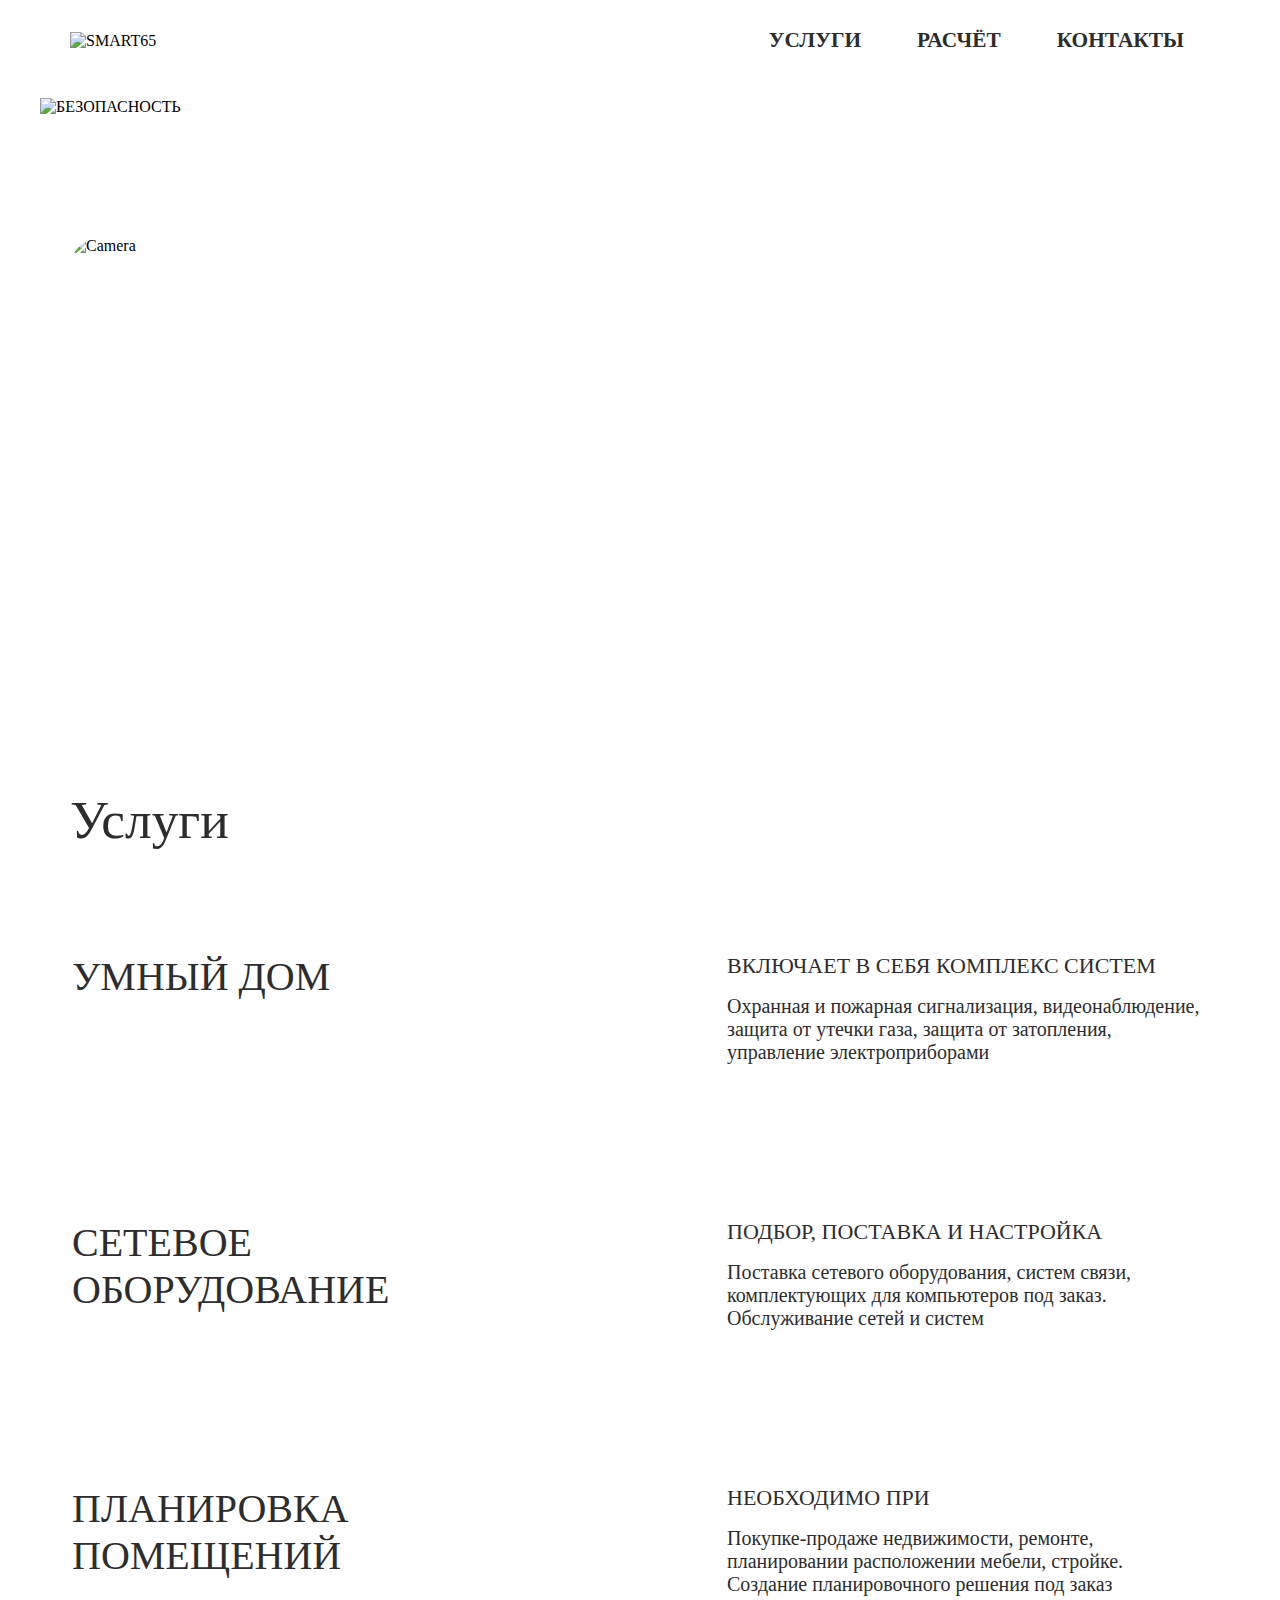
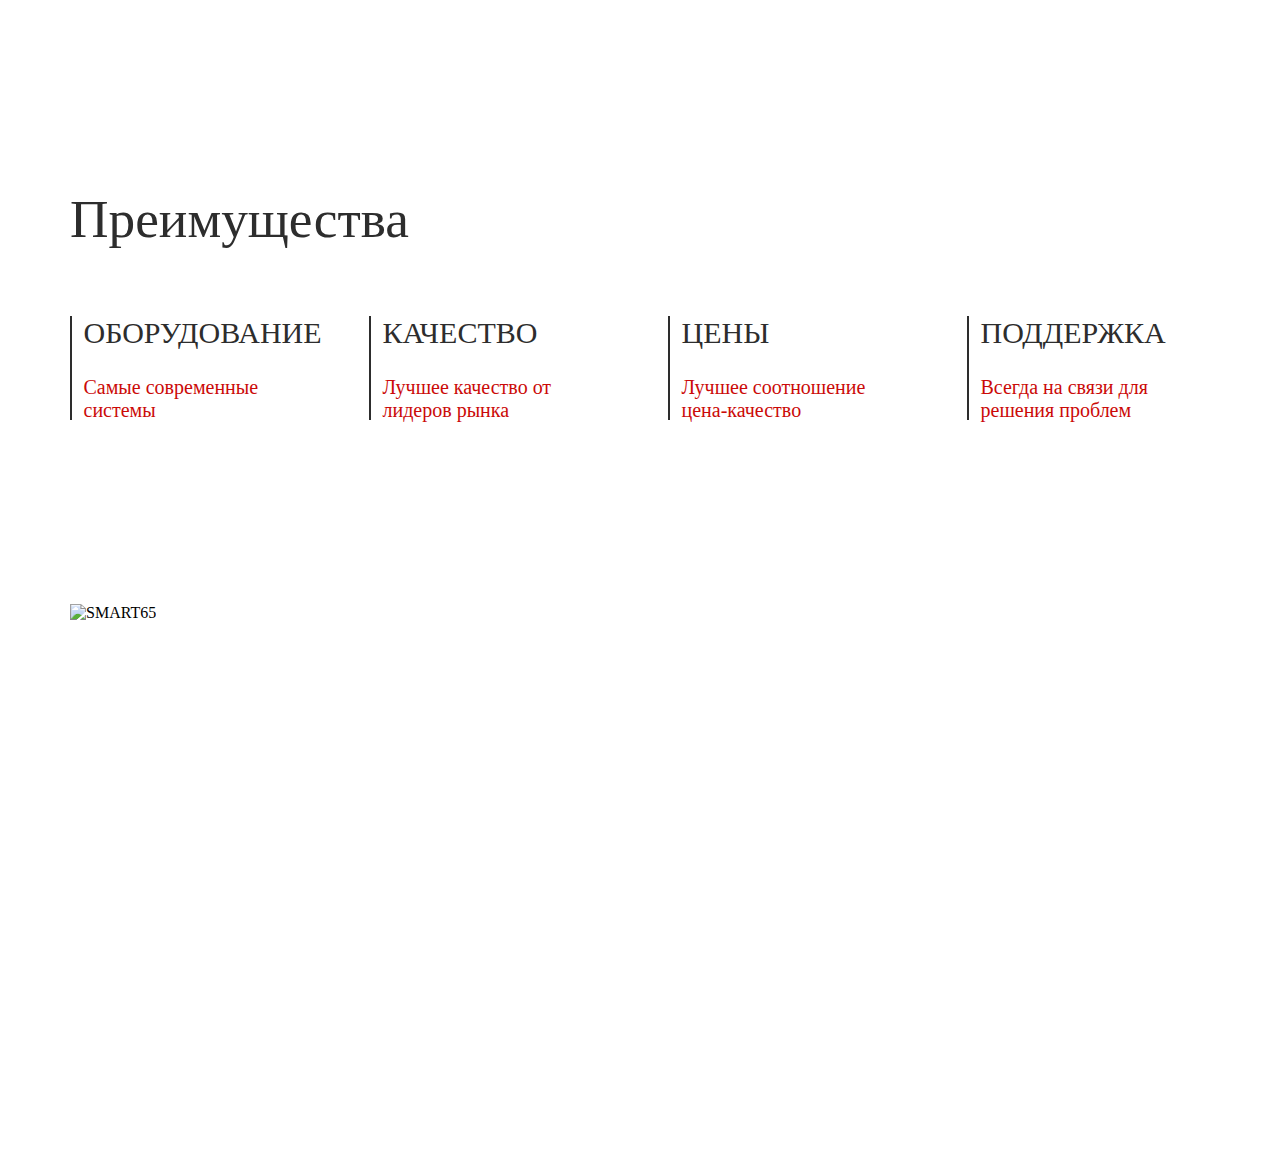
==== index.html @ 141d09db "first commit" ====
<!DOCTYPE html>
<html lang="ru">
<head>
    <meta charset="UTF-8">
    <meta name="viewport" content="width=device-width, initial-scale=1.0">
    <link rel="stylesheet" href="style.css">
    <title>Smart65</title>
</head>
<body>

    <header class="navbar">
        <img src="/Smart65/Files/Images/Logo.svg" alt="SMART65" width="177px">
        <nav>
        <a href="#" class="button">Услуги</a>
        <a href="#" class="button">Расчёт</a>
        <a href="#" class="button">Контакты</a>
        </nav>
    </header> 
    
    <div class="container"> 
        <img class="safety" src="/Smart65/Files/Images/text.svg" alt="БЕЗОПАСНОСТЬ">
        <img class="camera" src="/Smart65/Files/Images/Photo.png" alt="Camera">
    </div>

    <div class="container" id="services">
        <h1>Услуги</h1>

        <div class="card" id="smarthome">
            <h2 class="card_title">Умный дом</h2>
        <div class="card_text_group">
            <h3 class="card_t_text">Включает в себя комплекс систем</h3>
            <p class="card_text">Охранная и пожарная сигнализация, видеонаблюдение, защита от утечки газа, защита от затопления, управление электроприборами</p>
        </div>
        </div>

        <div class="card" id="equipment">
            <h2 class="card_title">Сетевое оборудование</h2>
        <div class="card_text_group">
            <h3 class="card_t_text">Подбор, поставка и настройка</h3>
            <p class="card_text">Поставка сетевого оборудования, систем связи, комплектующих для компьютеров под заказ. Обслуживание сетей и систем</p>
        </div>
        </div>

        <div class="card" id="plan">
            <h2 class="card_title">Планировка помещений</h2>
        <div class="card_text_group">
            <h3 class="card_t_text">Необходимо при</h3>
            <p class="card_text">Покупке-продаже недвижимости, ремонте, планировании расположении мебели, стройке. Создание планировочного решения под заказ</p>
        </div>
        </div>

    </div>

    <div class="container" id="advantages">
        <h1>Преимущества</h1>

    <div class="advantages_group">
            <div class="a_group">
            <div class="a_title">Оборудование</div>
            <p class="a_text">Самые современные системы</p>
        </div>

        <div class="a_group">
            <div class="a_title">Качество</div>
            <p class="a_text">Лучшее качество от лидеров рынка</p>
        </div>

        <div class="a_group">
            <div class="a_title">Цены</div>
            <p class="a_text">Лучшее соотношение цена-качество</p>
        </div>

        <div class="a_group">
            <div class="a_title">Поддержка</div>
            <p class="a_text">Всегда на связи для решения проблем</p>
        </div>
    </div>
    </div>
</body>

<footer id="contacts">
        <img src="/Smart65/Files/Images/SMART65.svg" alt="SMART65" class="footer_title">

    <div class="footer_group">
        <div class="links">
            <h3 class="footer_text link" id="phone">Телефон</h3>
            <h3 class="footer_text link" id="whatsapp">WhatsApp</h3>
            <h3 class="footer_text link" id="email">Email</h3>
        </div>

    <p class="footer_text text1">Индивидуальный предприниматель Леонтьев Константин Юрьевич</p>

    <p class="footer_text text2">ОГРНИП 308650115600060 г. Южно-Сахалинск</p>
    </div>
</footer>

</html>
---- style.css ----
:root {
    --light: #FFFFFF;
    --primary: #2D2D2D;
    --secondary: #8F8F8F;
    --accent: #CB0A08;
    --dark: #A30503;
}

@font-face {
    font-family: "Rostov";
    src: url('/Smart65/Files/Fonts/Rostov.woff2') format('woff2'),
         url('/Smart65/Files/Fonts/Rostov.woff') format('woff');
    font-weight: 400;
    font-style: normal;
}

@font-face {
    font-family: "UniSans";
    src: url('/Smart65/Files/Fonts/UniSansThin.woff2') format('woff2'),
         url('/Smart65/Files/Fonts/UniSansThin.woff') format('woff');
    font-weight: 100;
    font-style: normal;
}

@font-face {
    font-family: "UniSans";
    src: url('/Smart65/Files/Fonts/UniSans-Trial-Book.woff2') format('woff2'),
         url('/Smart65/Files/Fonts/UniSans-Trial-Book.woff') format('woff');
    font-weight: 200;
    font-style: normal;
}

@font-face {
    font-family: "UniSans";
    src: url('/Smart65/Files/Fonts/UniSans-Trial-Regular.woff2') format('woff2'),
         url('/Smart65/Files/Fonts/UniSans-Trial-Regular.woff') format('woff');
    font-weight: 400;
    font-style: normal;
}

@font-face {
    font-family: "UniSans";
    src: url('/Smart65/Files/Fonts/UniSans-Trial-Heavy.woff2') format('woff2'),
         url('/Smart65/Files/Fonts/UniSans-Trial-Heavy.woff') format('woff');
    font-weight: 900;
    font-style: normal;
}

body {
    display: flex;
    flex-direction: column;
    width: 100%;
    max-width: 1200px;
    margin: 0 auto;
}

*, *::after, *::before {
    box-sizing: border-box;
}


.container {
    display: flex;
    width: 1200px;
    padding-bottom: 60px;
    flex-direction: column;
    justify-content: center;
    align-items: center;
    gap: 26px;
    margin: 0;

}

.navbar {
    display: flex;
    width: 100%;
    max-width: 1200px;
    padding: 14px 30px;
    justify-content: space-between;
    align-items: center;
    margin: 0 auto;
    position: fixed;
    top: 0;
    background: var(--light);
}

.button {
    display: inline-flex;
    vertical-align: top;
    padding: 12px 24px;
    justify-content: center;
    align-items: center;
    gap: 10px;
    border-radius: 100px;
    background: var(--light);
    border: 2px solid var(--light);

    transition: color 0.2s ease-in-out; /* настройки посмотреть в тильде */
}

.button:hover {
    border: 2px solid var(--accent);
}

a {
    font-family: "UniSans";
    font-weight: 900;
    font-size: 16pt;
    color: var(--primary);
    text-transform: uppercase;
    text-decoration: none;
    margin: 0;
}

.title {
    display: flex;
    width: 1200px;
    height: 137px;
    padding: 12px 30px;
    flex-direction: column;
    justify-content: center;
    align-items: center;
    gap: 6px;
}

.safety {
    height: 113px;
    flex-shrink: 0;
    align-self: stretch;
    margin: 98px 0 0;
}

.camera {
    width: 1140px;
    height: 452px;
    border-radius: 32px;
}

/* второй слайд SERVICES*/


h1 {
    font-family: "UniSans";
    font-weight: 100;
    font-size: 40pt;
    color: var(--primary);
    text-decoration: none;
    margin-bottom: 36px;
    display: flex;
    width: 1200px;
    padding: 4px 30px;
    align-items: center;
}

.card {
    display: flex;
    width: 1162px;
    height: 240px;
    padding: 36px 0px 89px 32px;
    justify-content: flex-start;
    align-items: flex-start;
    gap: 321px;
    flex-shrink: 0;
    border-radius: 0 24px 24px 0;
    background: var(--light);
    margin: 0 38px 0 0;
}

.card:hover {
    background: var(--accent);
}

.card:hover .card_t_text, .card:hover .card_text {
    color: var(--light);
}



.card_title {
    font-family: Rostov;
    font-size: 40px;
    font-weight: 400;
    text-transform: uppercase;
    color: var(--primary);
    width: 334px;
    flex-shrink: 0;
    margin: 0;
    line-height: auto;
}

.card_text_group {
    width: 475px;
    height: 115px;
    flex-shrink: 0;
}

.card_t_text {
    font-family: UniSans;
    font-size: 22px;
    font-style: normal;
    font-weight: 400;
    line-height: normal;
    text-transform: uppercase;
    color: var(--primary);
    margin: 0;
}

.card_text {
    font-family: UniSans;
    font-size: 20px;
    font-weight: 200;
    color: var(--primary);
    margin: 16px 0 0 0;
}

/* третий слайд Advantages*/

.advantages_group {
    display: flex;
    width: 1141px;
    height: 104px;
    gap: 55px;

}

.a_group {
    width: 244px;
    height: 104px;
    border-left: 2px solid var(--primary) ;
    padding-left: 12px;
}

.a_title {
    font-family: Rostov;
    font-size: 30px;
    font-weight: 400;
    text-transform: uppercase;
    color: var(--primary);
    width: 232px;
    line-height: normal;
}

.a_text {
    font-family: UniSans;
    font-size: 20px;
    font-weight: 200;
    line-height: normal;
    color: var(--accent);
    width: 232px;
    margin: 26px 0 0 0;
}

footer {
    width: 1200px;
    height: 675px;
    background-image: url("/Smart65/Files/Images/Contacts.jpg");
    background-repeat: no-repeat;
    background-size: cover;
    margin: 0;
    padding: 0;
}

.footer_title {
    width: 1140px;
    margin: 124px 30px;
}

.footer_group {
    display: flex;
    align-items: end;
    justify-content: space-evenly;
    margin: 0 30px 62px 30px;
    gap: 200px;
}

.footer_text {
    font-family: UniSans;
    font-size: 20px;
    font-weight: 400;
    line-height: normal;
    color: var(--light);
}

.links {
    text-transform: uppercase;
    margin-bottom: 26px;
}

#email {
    margin-bottom: 0;
}
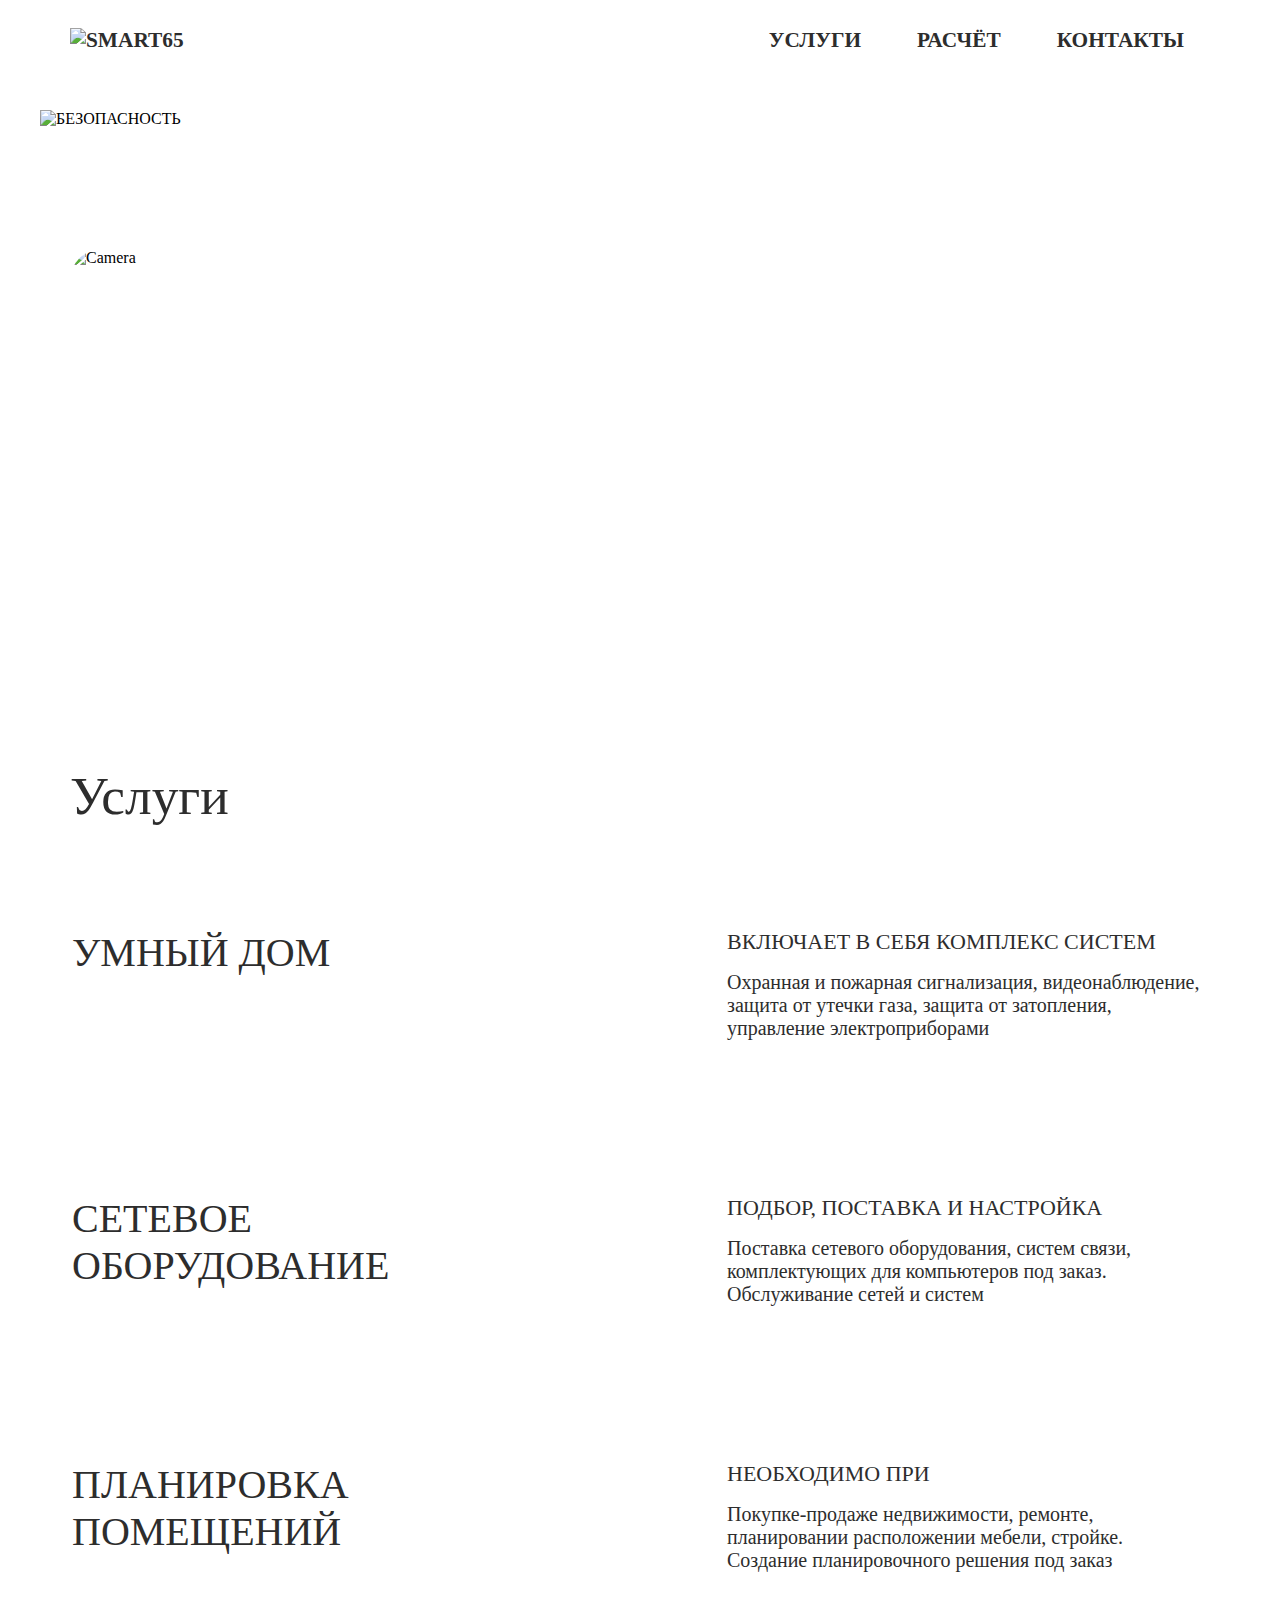
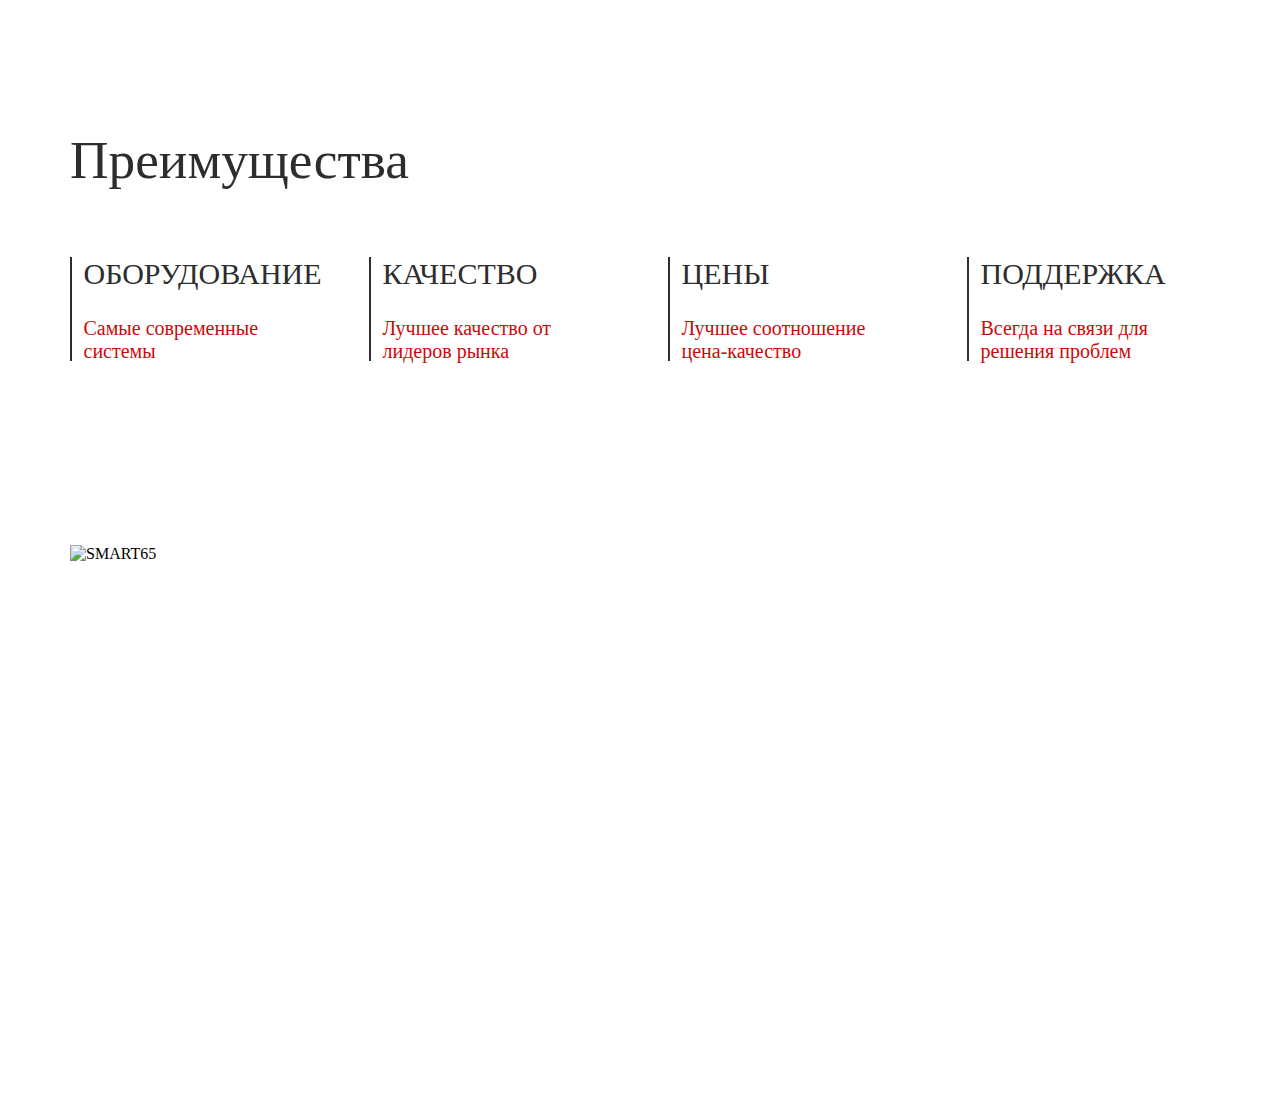
==== commit dbef6e3a: "main page" ====
--- a/index.html
+++ b/index.html
@@ -6,23 +6,25 @@
     <link rel="stylesheet" href="style.css">
     <title>Smart65</title>
 </head>
+
 <body>
 
     <header class="navbar">
-        <img src="/Smart65/Files/Images/Logo.svg" alt="SMART65" width="177px">
+        <a href="#main"><img src="/Smart65/Files/Images/Logo.svg" alt="SMART65" width="177px" class="logo"></a>
         <nav>
-        <a href="#" class="button">Услуги</a>
-        <a href="#" class="button">Расчёт</a>
-        <a href="#" class="button">Контакты</a>
+        <a href="#services" class="button" id="servicesButton">Услуги</a>
+        <a href="#calculation" class="button" id="calculationButton">Расчёт</a>
+        <a href="#contacts" class="button" id="contactsButton">Контакты</a>
         </nav>
     </header> 
     
+    <main id="main">
     <div class="container"> 
         <img class="safety" src="/Smart65/Files/Images/text.svg" alt="БЕЗОПАСНОСТЬ">
         <img class="camera" src="/Smart65/Files/Images/Photo.png" alt="Camera">
     </div>
 
-    <div class="container" id="services">
+    <div class="container">
         <h1>Услуги</h1>
 
         <div class="card" id="smarthome">
@@ -76,9 +78,8 @@
         </div>
     </div>
     </div>
-</body>
 
-<footer id="contacts">
+    <footer id="contacts">
         <img src="/Smart65/Files/Images/SMART65.svg" alt="SMART65" class="footer_title">
 
     <div class="footer_group">
@@ -93,5 +94,9 @@
     <p class="footer_text text2">ОГРНИП 308650115600060 г. Южно-Сахалинск</p>
     </div>
 </footer>
+</main>
+<script src="app.js"></script>
+
+</body>
 
 </html>
--- a/style.css
+++ b/style.css
@@ -46,18 +46,29 @@
     font-style: normal;
 }
 
+*, *::after, *::before {
+    box-sizing: border-box;
+    padding: 0;
+    margin: 0;
+}
+
 body {
     display: flex;
     flex-direction: column;
     width: 100%;
     max-width: 1200px;
-    margin: 0 auto;
-}
-
-*, *::after, *::before {
-    box-sizing: border-box;
-}
-
+    margin-left: auto;
+    margin-right: auto;
+}
+
+main {
+    padding-top: 110px;
+    box-sizing: content-box;
+}
+
+.logo {
+    cursor: pointer;
+}
 
 .container {
     display: flex;
@@ -67,9 +78,9 @@
     justify-content: center;
     align-items: center;
     gap: 26px;
-    margin: 0;
-
-}
+}
+
+/* NavBar */
 
 .navbar {
     display: flex;
@@ -80,8 +91,9 @@
     align-items: center;
     margin: 0 auto;
     position: fixed;
-    top: 0;
     background: var(--light);
+    z-index: 10;
+
 }
 
 .button {
@@ -95,13 +107,17 @@
     background: var(--light);
     border: 2px solid var(--light);
 
-    transition: color 0.2s ease-in-out; /* настройки посмотреть в тильде */
+    transition: all 0.2s ease-in-out;
 }
 
 .button:hover {
     border: 2px solid var(--accent);
 }
 
+.logo {
+    cursor: pointer;
+}
+
 a {
     font-family: "UniSans";
     font-weight: 900;
@@ -109,8 +125,9 @@
     color: var(--primary);
     text-transform: uppercase;
     text-decoration: none;
-    margin: 0;
-}
+}
+
+/* firs slide */
 
 .title {
     display: flex;
@@ -127,7 +144,6 @@
     height: 113px;
     flex-shrink: 0;
     align-self: stretch;
-    margin: 98px 0 0;
 }
 
 .camera {
@@ -136,7 +152,7 @@
     border-radius: 32px;
 }
 
-/* второй слайд SERVICES*/
+/* second slide SERVICES */
 
 
 h1 {
@@ -164,6 +180,9 @@
     border-radius: 0 24px 24px 0;
     background: var(--light);
     margin: 0 38px 0 0;
+    cursor: pointer;
+
+    transition: all 0.2s ease-in-out;
 }
 
 .card:hover {
@@ -213,7 +232,7 @@
     margin: 16px 0 0 0;
 }
 
-/* третий слайд Advantages*/
+/* third slide Advantages */
 
 .advantages_group {
     display: flex;
@@ -250,14 +269,14 @@
     margin: 26px 0 0 0;
 }
 
+/* footer */
+
 footer {
     width: 1200px;
     height: 675px;
     background-image: url("/Smart65/Files/Images/Contacts.jpg");
     background-repeat: no-repeat;
     background-size: cover;
-    margin: 0;
-    padding: 0;
 }
 
 .footer_title {
@@ -282,10 +301,10 @@
 }
 
 .links {
-    text-transform: uppercase;
-    margin-bottom: 26px;
-}
-
-#email {
-    margin-bottom: 0;
-}
+    display: flex;
+    align-items: flex-start;
+    justify-content: flex-start;
+    flex-direction: column;
+    gap: 26px;
+    text-transform: uppercase;
+}
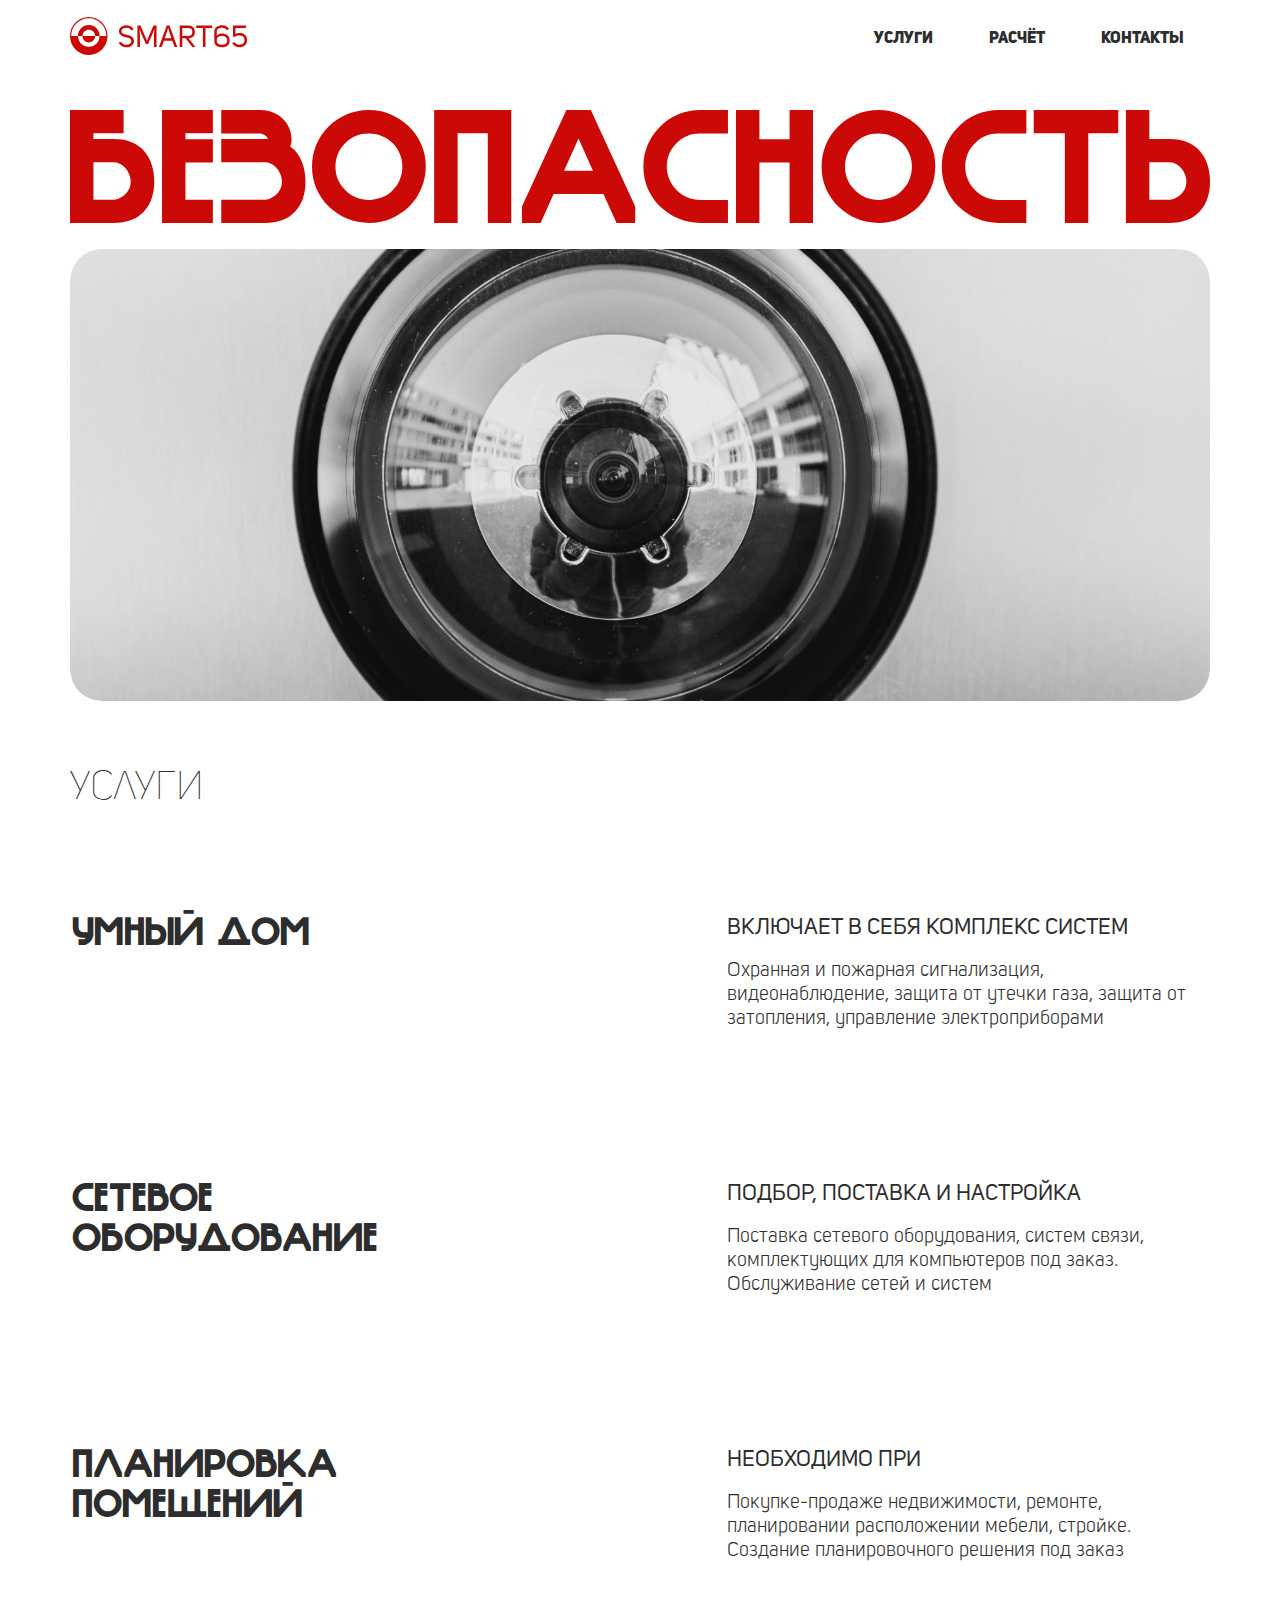
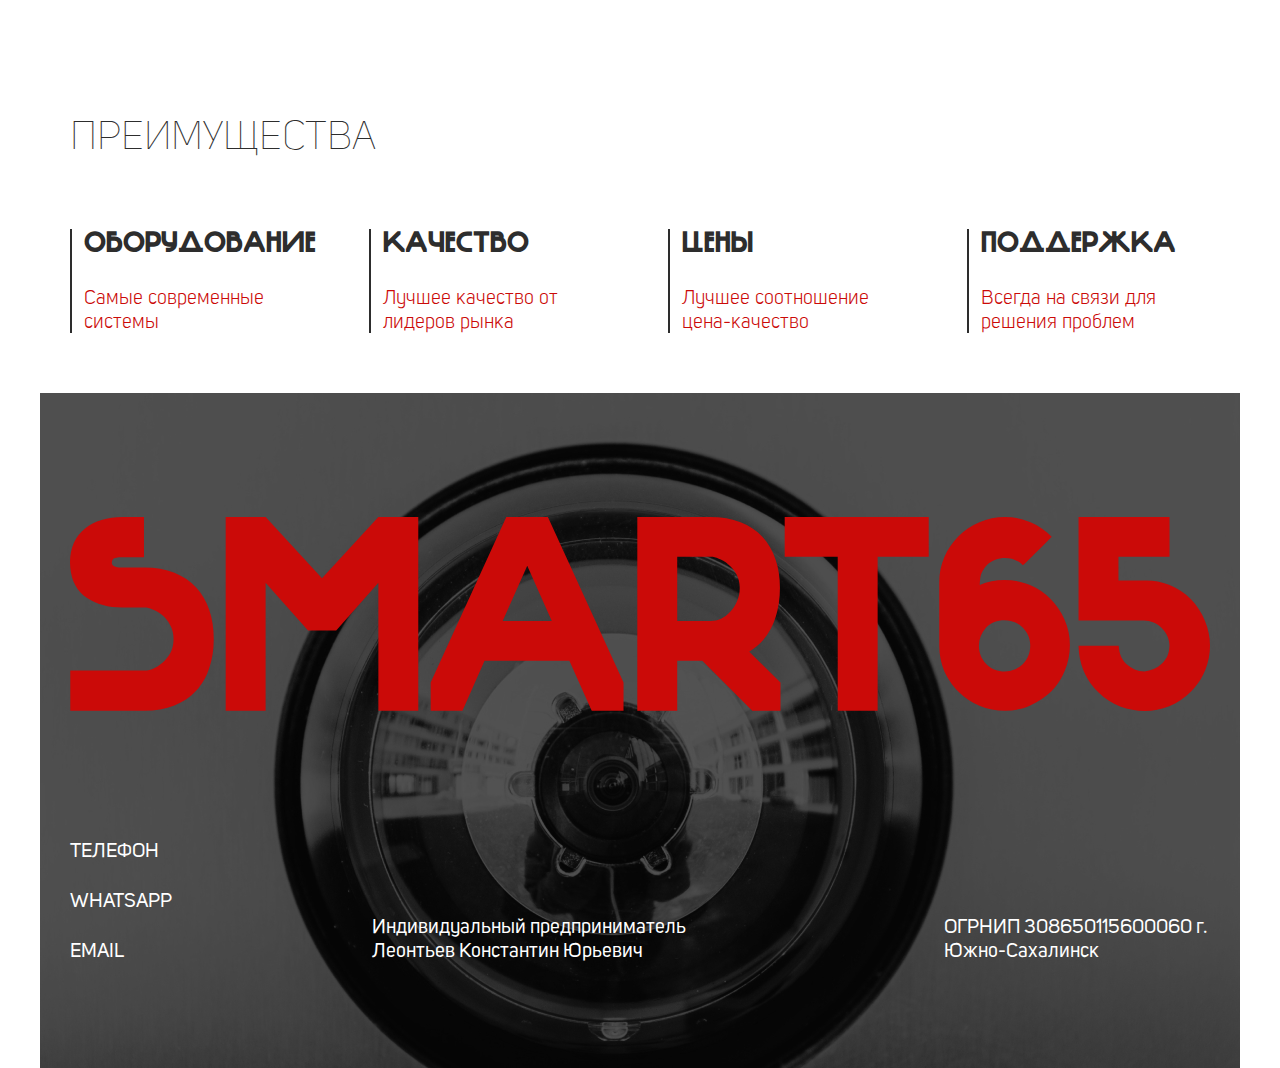
==== commit 4aca2398: "Eddit fonts and add Services page" ====
--- a/index.html
+++ b/index.html
@@ -10,18 +10,17 @@
 <body>
 
     <header class="navbar">
-        <a href="#main"><img src="/Smart65/Files/Images/Logo.svg" alt="SMART65" width="177px" class="logo"></a>
+        <a href="#main"><img src="/Files/Images/Logo.svg" alt="SMART65" width="177px" class="logo"></a>
         <nav>
         <a href="#services" class="button" id="servicesButton">Услуги</a>
         <a href="#calculation" class="button" id="calculationButton">Расчёт</a>
         <a href="#contacts" class="button" id="contactsButton">Контакты</a>
         </nav>
     </header> 
-    
     <main id="main">
     <div class="container"> 
-        <img class="safety" src="/Smart65/Files/Images/text.svg" alt="БЕЗОПАСНОСТЬ">
-        <img class="camera" src="/Smart65/Files/Images/Photo.png" alt="Camera">
+        <img class="safety" src="/Files/Images/text.svg" alt="БЕЗОПАСНОСТЬ">
+        <img class="camera" src="/Files/Images/Photo.png" alt="Camera">
     </div>
 
     <div class="container">
@@ -80,7 +79,7 @@
     </div>
 
     <footer id="contacts">
-        <img src="/Smart65/Files/Images/SMART65.svg" alt="SMART65" class="footer_title">
+        <img src="/Files/Images/SMART65.svg" alt="SMART65" class="footer_title">
 
     <div class="footer_group">
         <div class="links">
--- a/style.css
+++ b/style.css
@@ -6,45 +6,49 @@
     --dark: #A30503;
 }
 
+ /* fonts */
+
 @font-face {
     font-family: "Rostov";
-    src: url('/Smart65/Files/Fonts/Rostov.woff2') format('woff2'),
-         url('/Smart65/Files/Fonts/Rostov.woff') format('woff');
+    src: url('/Files/Fonts/Rostov.woff2') format('woff2'),
+         url('/Files/Fonts/Rostov.woff') format('woff');
     font-weight: 400;
     font-style: normal;
 }
 
 @font-face {
     font-family: "UniSans";
-    src: url('/Smart65/Files/Fonts/UniSansThin.woff2') format('woff2'),
-         url('/Smart65/Files/Fonts/UniSansThin.woff') format('woff');
+    src: url('/Files/Fonts/UniSansThin.woff2') format('woff2'),
+         url('/Files/Fonts/UniSansThin.woff') format('woff');
     font-weight: 100;
     font-style: normal;
 }
 
 @font-face {
     font-family: "UniSans";
-    src: url('/Smart65/Files/Fonts/UniSans-Trial-Book.woff2') format('woff2'),
-         url('/Smart65/Files/Fonts/UniSans-Trial-Book.woff') format('woff');
+    src: url('/Files/Fonts/UniSans-Trial-Book.woff2') format('woff2'),
+         url('/Files/Fonts/UniSans-Trial-Book.woff') format('woff');
     font-weight: 200;
     font-style: normal;
 }
 
 @font-face {
     font-family: "UniSans";
-    src: url('/Smart65/Files/Fonts/UniSans-Trial-Regular.woff2') format('woff2'),
-         url('/Smart65/Files/Fonts/UniSans-Trial-Regular.woff') format('woff');
+    src: url('/Files/Fonts/UniSans-Trial-Regular.woff2') format('woff2'),
+         url('/Files/Fonts/UniSans-Trial-Regular.woff') format('woff');
     font-weight: 400;
     font-style: normal;
 }
 
 @font-face {
     font-family: "UniSans";
-    src: url('/Smart65/Files/Fonts/UniSans-Trial-Heavy.woff2') format('woff2'),
-         url('/Smart65/Files/Fonts/UniSans-Trial-Heavy.woff') format('woff');
+    src: url('/Files/Fonts/UniSans-Trial-Heavy.woff2') format('woff2'),
+         url('/Files/Fonts/UniSans-Trial-Heavy.woff') format('woff');
     font-weight: 900;
     font-style: normal;
 }
+
+/* progect */
 
 *, *::after, *::before {
     box-sizing: border-box;
@@ -119,9 +123,9 @@
 }
 
 a {
-    font-family: "UniSans";
+    font-family: UniSans;
     font-weight: 900;
-    font-size: 16pt;
+    font-size: 16px;
     color: var(--primary);
     text-transform: uppercase;
     text-decoration: none;
@@ -156,9 +160,9 @@
 
 
 h1 {
-    font-family: "UniSans";
+    font-family: UniSans;
     font-weight: 100;
-    font-size: 40pt;
+    font-size: 40px;
     color: var(--primary);
     text-decoration: none;
     margin-bottom: 36px;
@@ -274,7 +278,7 @@
 footer {
     width: 1200px;
     height: 675px;
-    background-image: url("/Smart65/Files/Images/Contacts.jpg");
+    background-image: url("/Files/Images/Contacts.jpg");
     background-repeat: no-repeat;
     background-size: cover;
 }
